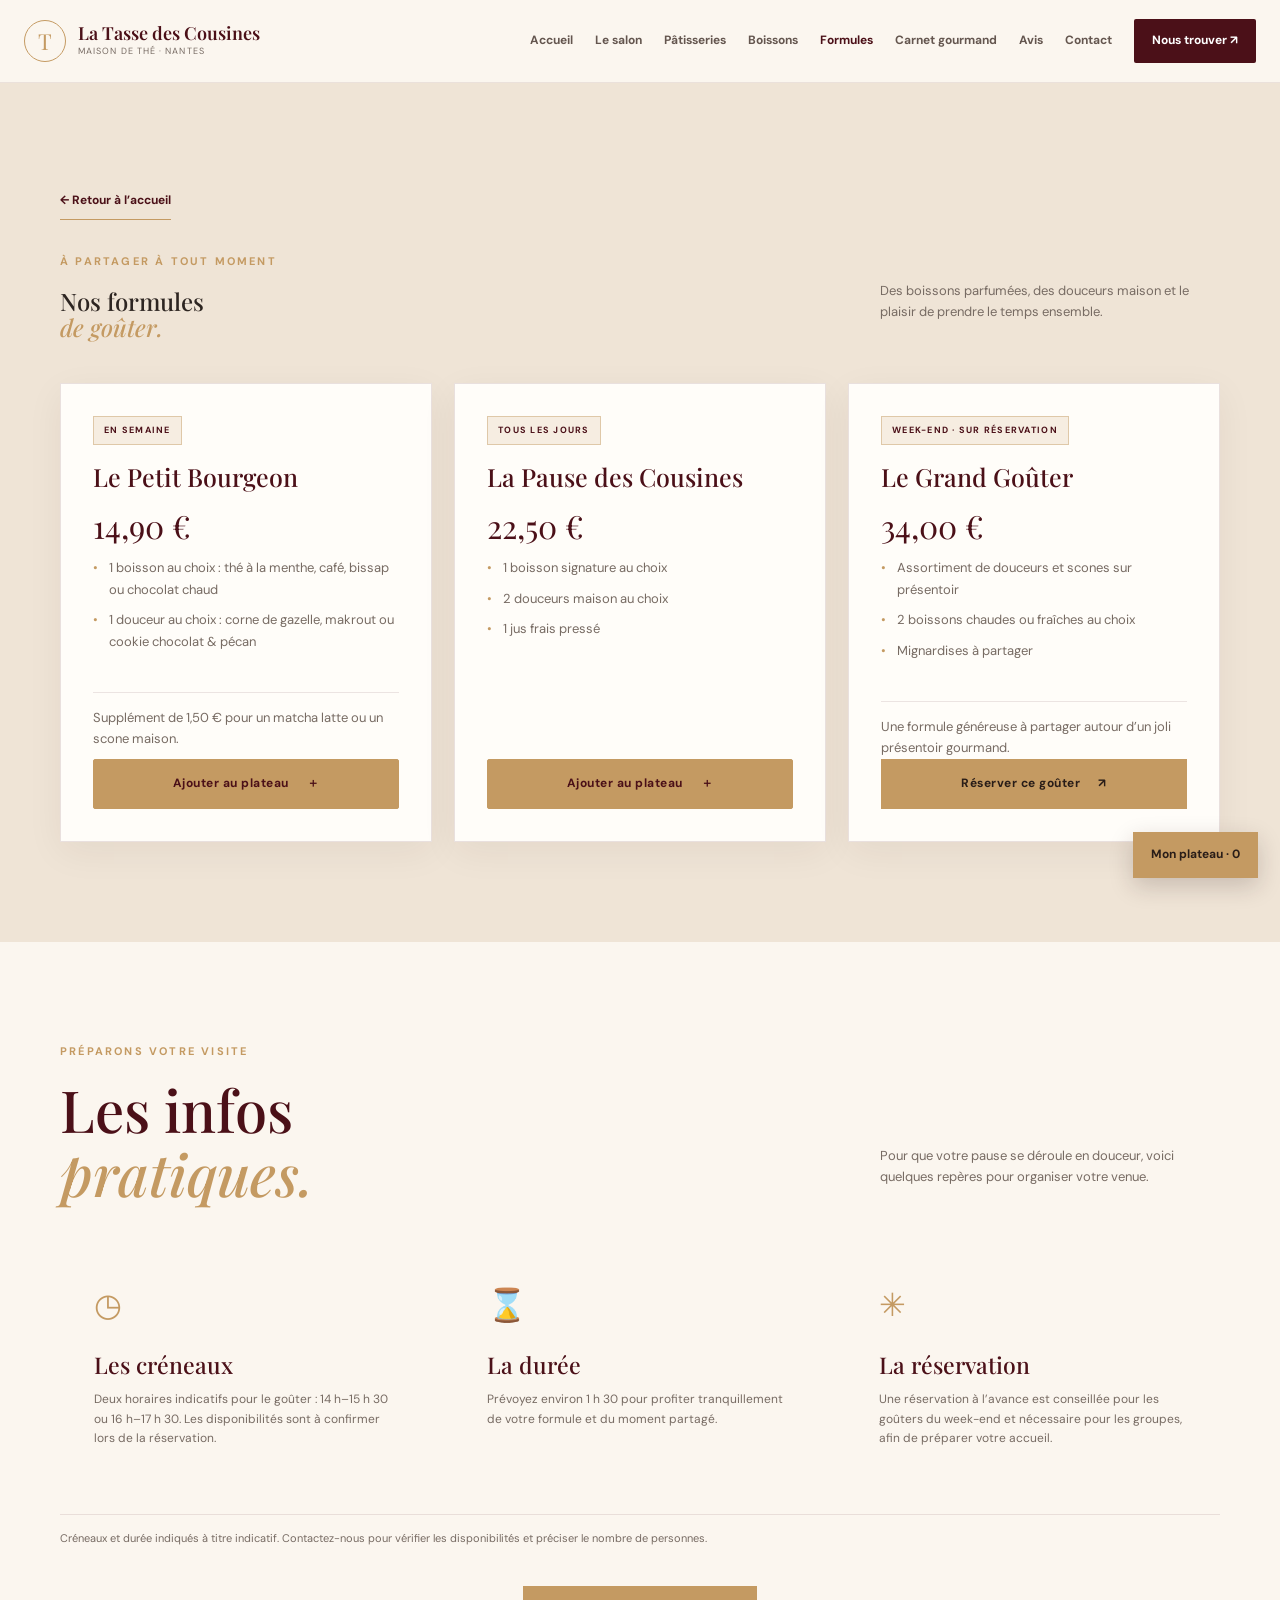
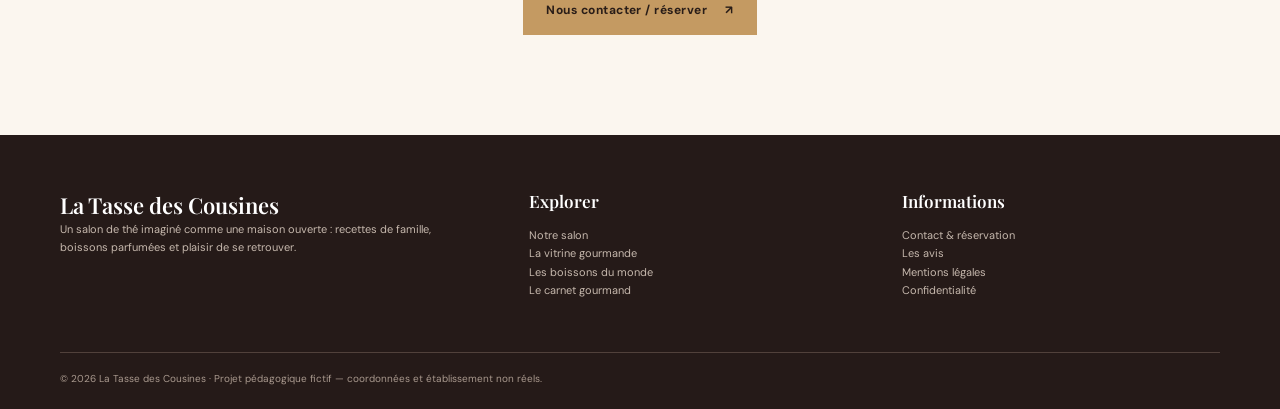
==== formules.html @ f342c941 "Add files of my Project premium" ====
<!DOCTYPE html>
<html lang="fr">
<head>
  <meta charset="utf-8">
  <meta name="viewport" content="width=device-width, initial-scale=1">
  <title>Nos formules de goûter – La Tasse des Cousines</title>
  <meta name="description" content="Découvrez nos formules de goûter, les créneaux indicatifs et les modalités de réservation à La Tasse des Cousines.">
  <link rel="preconnect" href="https://fonts.googleapis.com">
  <link rel="preconnect" href="https://fonts.gstatic.com" crossorigin>
  <link href="https://fonts.googleapis.com/css2?family=DM+Sans:wght@400;500;600;700&family=Playfair+Display:ital,wght@0,500;0,600;0,700;1,500&display=swap" rel="stylesheet">
  <link rel="stylesheet" href="style.css">
</head>
<body>
  <div id="site-header"></div>
  <main>
    <section class="formulas-section">
      <div class="wrap">
        <a class="text-link" href="index.html">← Retour à l’accueil</a>
        <div class="section-heading" style="margin-top:32px">
          <div>
            <p class="eyebrow">À PARTAGER À TOUT MOMENT</p>
            <h1>Nos formules<br><em>de goûter.</em></h1>
          </div>
          <p>Des boissons parfumées, des douceurs maison et le plaisir de prendre le temps ensemble.</p>
        </div>
        <div class="formulas-grid">
          <article class="formula-card">
            <span class="formula-badge">En semaine</span>
            <h3>Le Petit Bourgeon</h3>
            <div class="formula-price">14,90 €</div>
            <ul class="formula-list">
              <li>1 boisson au choix : thé à la menthe, café, bissap ou chocolat chaud</li>
              <li>1 douceur au choix : corne de gazelle, makrout ou cookie chocolat &amp; pécan</li>
            </ul>
            <p class="formula-note">Supplément de 1,50 € pour un matcha latte ou un scone maison.</p>
            <button class="button button-gold add-to-tray" data-name="Formule Le Petit Bourgeon" data-price="14.90" type="button">Ajouter au plateau <span>＋</span></button>
          </article>
          <article class="formula-card">
            <span class="formula-badge">Tous les jours</span>
            <h3>La Pause des Cousines</h3>
            <div class="formula-price">22,50 €</div>
            <ul class="formula-list">
              <li>1 boisson signature au choix</li>
              <li>2 douceurs maison au choix</li>
              <li>1 jus frais pressé</li>
            </ul>
            <button class="button button-gold add-to-tray" data-name="Formule La Pause des Cousines" data-price="22.50" type="button">Ajouter au plateau <span>＋</span></button>
          </article>
          <article class="formula-card">
            <span class="formula-badge">Week-end · Sur réservation</span>
            <h3>Le Grand Goûter</h3>
            <div class="formula-price">34,00 €</div>
            <ul class="formula-list">
              <li>Assortiment de douceurs et scones sur présentoir</li>
              <li>2 boissons chaudes ou fraîches au choix</li>
              <li>Mignardises à partager</li>
            </ul>
            <p class="formula-note">Une formule généreuse à partager autour d’un joli présentoir gourmand.</p>
            <a class="button button-gold" href="contact.html">Réserver ce goûter <span>↗</span></a>
          </article>
        </div>
      </div>
    </section>

    <section class="section wrap" aria-labelledby="reservation-title">
      <div class="section-heading">
        <div>
          <p class="eyebrow">PRÉPARONS VOTRE VISITE</p>
          <h2 id="reservation-title">Les infos<br><em>pratiques.</em></h2>
        </div>
        <p>Pour que votre pause se déroule en douceur, voici quelques repères pour organiser votre venue.</p>
      </div>
      <div class="journey-grid">
        <article class="journey-card">
          <div class="journey-icon">◷</div>
          <h3>Les créneaux</h3>
          <p>Deux horaires indicatifs pour le goûter : 14 h–15 h 30 ou 16 h–17 h 30. Les disponibilités sont à confirmer lors de la réservation.</p>
        </article>
        <article class="journey-card">
          <div class="journey-icon">⌛</div>
          <h3>La durée</h3>
          <p>Prévoyez environ 1 h 30 pour profiter tranquillement de votre formule et du moment partagé.</p>
        </article>
        <article class="journey-card">
          <div class="journey-icon">✳</div>
          <h3>La réservation</h3>
          <p>Une réservation à l’avance est conseillée pour les goûters du week-end et nécessaire pour les groupes, afin de préparer votre accueil.</p>
        </article>
      </div>
      <p class="formula-note">Créneaux et durée indiqués à titre indicatif. Contactez-nous pour vérifier les disponibilités et préciser le nombre de personnes.</p>
      <div class="center-action">
        <a class="button button-gold" href="contact.html">Nous contacter / réserver <span>↗</span></a>
      </div>
    </section>
  </main>
  <div id="site-footer"></div>
  <div id="tray-root"></div>
  <script src="script.js"></script>
</body>
</html>
---- style.css ----
@import url('https://fonts.googleapis.com/css2?family=DM+Sans:wght@400;500;600;700&family=Playfair+Display:ital,wght@0,500;0,600;0,700;1,500&display=swap');
:root{--wine:#4b1018;--wine2:#6c2028;--gold:#c49a62;--cream:#fbf6ef;--sand:#efe4d6;--ink:#2d2521;--muted:#776b63;--serif:'Playfair Display',Georgia,serif;--sans:'DM Sans',Arial,sans-serif}*{box-sizing:border-box}html{scroll-behavior:smooth;scroll-padding-top:90px}body{margin:0;background:var(--cream);color:var(--ink);font:16px/1.65 var(--sans)}img{display:block;max-width:100%;width:100%;height:100%;object-fit:cover}a{color:inherit;text-decoration:none}button,input,select,textarea{font:inherit}button{cursor:pointer}a:focus-visible,button:focus-visible,input:focus-visible,select:focus-visible,textarea:focus-visible{outline:3px solid var(--gold);outline-offset:3px}.wrap{width:min(1160px,calc(100% - 48px));margin-inline:auto}.section{padding:100px 0}.eyebrow{font-size:11px;letter-spacing:.2em;font-weight:700;color:var(--gold);margin:0 0 18px}.eyebrow.light{color:#e4c89e}h1,h2,h3{font-family:var(--serif);font-weight:500;line-height:1.1;margin:0}h2{font-size:clamp(36px,5vw,58px);color:var(--wine)}h2 em,h1 em{font-weight:500;color:var(--gold)}p{margin:0 0 18px;color:var(--muted)}.site-header{position:sticky;top:0;z-index:30;background:rgba(251,246,239,.96);backdrop-filter:blur(14px);border-bottom:1px solid rgba(75,16,24,.09)}.nav-shell{height:82px;display:flex;align-items:center;justify-content:space-between;gap:28px;width:min(1240px,calc(100% - 48px));margin:auto}.brand{display:flex;align-items:center;gap:12px;color:var(--wine)}.brand-mark{width:42px;height:42px;border:1px solid var(--gold);border-radius:50%;display:grid;place-items:center;font:22px var(--serif);color:var(--gold)}.brand-name{font:600 18px var(--serif);display:block;line-height:1.2}.brand-sub{display:block;font-size:9px;letter-spacing:.12em;color:var(--muted);text-transform:uppercase}.main-nav{display:flex;align-items:center;gap:22px}.main-nav a{font-size:12px;font-weight:700;color:#64564f;transition:color .2s}.main-nav a:hover,.main-nav a[aria-current=page]{color:var(--wine)}.nav-cta{background:var(--wine);color:white!important;padding:12px 18px;border-radius:2px}.menu-toggle{display:none;background:none;border:1px solid var(--sand);padding:8px 12px;color:var(--wine)}.hero{min-height:650px;position:relative;display:flex;align-items:center;background:#38221d;overflow:hidden;color:white}.hero-photo,.hero-shade{position:absolute;inset:0}.hero-photo{background:url('https://images.unsplash.com/photo-1517248135467-4c7edcad34c4?auto=format&fit=crop&w=2000&q=90') center 52%/cover}.hero-shade{background:linear-gradient(90deg,rgba(29,13,13,.86),rgba(29,13,13,.52) 48%,rgba(29,13,13,.08))}.hero-content{position:relative;padding:100px 0 110px}.hero h1{font-size:clamp(48px,7vw,82px);max-width:740px;color:#fff;letter-spacing:-.03em}.hero-copy{color:#f3e9df;max-width:470px;margin:26px 0 30px;font-size:17px}.hero-actions{display:flex;gap:12px;flex-wrap:wrap}.button{display:inline-flex;align-items:center;justify-content:center;gap:18px;padding:14px 22px;font-size:12px;letter-spacing:.04em;font-weight:700;border:1px solid transparent;transition:.2s}.button-gold{background:var(--gold);color:#291d18}.button-gold:hover{background:#d8b47e;transform:translateY(-2px)}.button-glass{border-color:rgba(255,255,255,.55);color:white}.button-glass:hover{background:white;color:var(--wine)}.button-outline{border-color:var(--wine);color:var(--wine)}.button-outline:hover{background:var(--wine);color:white}.hero-note{display:flex;align-items:center;gap:12px;font-size:9px;letter-spacing:.18em;color:#e8d9ca;margin-top:75px}.note-line{width:40px;height:1px;background:var(--gold)}.hero-stamp{position:absolute;right:9%;bottom:12%;width:145px;height:145px;border:1px solid rgba(224,190,145,.8);border-radius:50%;display:flex;flex-direction:column;align-items:center;justify-content:center;color:#e8d2b2;transform:rotate(9deg);font-size:9px;letter-spacing:.16em}.hero-stamp b{font:italic 24px var(--serif);letter-spacing:0}.ticker{background:var(--wine);color:#f4e8d8;overflow:hidden;white-space:nowrap;padding:13px 0;font-size:10px;letter-spacing:.2em}.ticker div{word-spacing:14px;text-align:center}.ticker i{color:var(--gold);font-style:normal}.intro{display:grid;grid-template-columns:1.02fr .98fr;gap:100px;align-items:center}.intro-image{height:490px;position:relative}.intro-image img{object-position:center}.image-caption{position:absolute;bottom:18px;left:18px;background:var(--cream);color:var(--wine);padding:10px 14px;font-size:9px;letter-spacing:.15em}.intro-copy h2{margin-bottom:24px}.intro-copy>p:not(.eyebrow){max-width:470px;font-size:14px}.text-link{display:inline-flex;gap:25px;align-items:center;color:var(--wine);font-size:12px;font-weight:700;border-bottom:1px solid var(--gold);padding:8px 0}.text-link span{color:var(--gold);font-size:19px}.menu-section{background:#f2e9df}.section-heading{display:flex;align-items:end;justify-content:space-between;gap:40px;margin-bottom:42px}.section-heading>p{max-width:340px;font-size:13px}.product-grid{display:grid;grid-template-columns:repeat(3,1fr);gap:22px}.product-card{background:var(--cream);box-shadow:0 10px 35px rgba(57,31,24,.06)}.product-image{height:270px;position:relative;overflow:hidden;background:var(--sand)}.product-image img{transition:transform .6s}.product-card:hover .product-image img{transform:scale(1.05)}.product-tag{position:absolute;left:14px;top:14px;background:var(--gold);color:#302019;padding:6px 10px;font-size:9px;letter-spacing:.12em;font-weight:700}.product-info{padding:20px;display:grid;grid-template-columns:1fr auto;gap:8px;align-items:center}.product-info h3{font-size:20px;color:var(--wine)}.product-info p{font-size:11px;margin:6px 0 0}.product-info strong{font-size:12px;color:var(--wine)}.add-to-tray{grid-column:2;grid-row:1/3;width:34px;height:34px;border-radius:50%;border:1px solid var(--gold);background:transparent;color:var(--wine);font-size:21px}.add-to-tray:hover{background:var(--wine);color:white;border-color:var(--wine)}.center-action{text-align:center;margin-top:38px}.tea-band{min-height:490px;display:grid;grid-template-columns:1fr 1fr;background:var(--wine);color:white}.tea-photo{background:url('https://images.unsplash.com/photo-1544787219-7f47ccb76574?auto=format&fit=crop&w=1200&q=85') center/cover;min-height:430px}.tea-content{padding:85px clamp(35px,8vw,120px);align-self:center}.tea-content h2{color:white;margin-bottom:22px}.tea-content>p:not(.eyebrow){color:#e4d7cd;max-width:400px;margin-bottom:28px;font-size:14px}.builder-section{padding-bottom:110px}.builder{display:grid;grid-template-columns:1fr 1fr .9fr;border:1px solid #e6d9ca;background:#fffdf9}.builder-step{padding:32px;border-right:1px solid #e6d9ca}.step-number{color:var(--gold);font:italic 30px var(--serif)}.builder-step h3{font-size:25px;color:var(--wine);margin:12px 0 5px}.builder-step>div p{font-size:11px}.choice-list{display:grid;gap:8px;margin-top:20px}.choice{display:flex;justify-content:space-between;gap:10px;text-align:left;padding:12px;border:1px solid #e9dfd4;background:transparent;color:var(--ink);font-size:11px}.choice b{color:var(--wine)}.choice.selected{border-color:var(--gold);background:#f7efe5}.builder-total{background:var(--wine);padding:34px;color:white;display:flex;flex-direction:column;justify-content:center}.builder-total #duo-summary{font:19px/1.5 var(--serif);color:white}.builder-total #duo-summary span{color:var(--gold);padding:0 5px}.total-price{font:42px var(--serif);color:var(--gold);margin-top:20px}.total-caption{font-size:10px;color:#ddcfc6}.builder-total .button{margin-top:15px}.builder-feedback{font-size:11px;color:#f0d6ae;margin:10px 0 0;min-height:20px}.journey-section{background:#eee3d7}.journey-grid{display:grid;grid-template-columns:repeat(3,1fr);gap:18px}.journey-card{background:var(--cream);padding:34px;min-height:245px}.journey-icon{font:32px var(--serif);color:var(--gold);margin-bottom:28px}.journey-card h3{font-size:23px;color:var(--wine);margin-bottom:12px}.journey-card p:last-child{font-size:12px;margin:0}.journey-card .eyebrow{font-size:9px;margin-bottom:10px}.secret-section{display:grid;grid-template-columns:.65fr 1fr 1fr;gap:50px;align-items:center}.secret-mark{border:1px solid var(--gold);border-radius:50%;width:150px;height:150px;display:grid;place-content:center;text-align:center;color:var(--wine);font:italic 20px/1.3 var(--serif);transform:rotate(-10deg)}.secret-section h2{margin-bottom:20px}.secret-section p:not(.eyebrow){font-size:13px}.secret-image{height:310px}.visit-section{background:var(--wine);color:white}.visit-inner{display:grid;grid-template-columns:1.1fr .9fr;gap:90px;align-items:center}.visit-inner h2{color:white;margin-bottom:20px}.visit-inner>div:first-child>p:not(.eyebrow){color:#e0d2c9;max-width:420px;font-size:13px;margin-bottom:25px}.visit-details{border-top:1px solid rgba(255,255,255,.22)}.visit-details>div{display:flex;gap:20px;padding:20px 0;border-bottom:1px solid rgba(255,255,255,.22)}.visit-details span{color:var(--gold);font:italic 22px var(--serif)}.visit-details p{color:#e2d5cb;font-size:11px;margin:0}.visit-details b{font-size:13px;color:white}.site-footer{background:#251a18;color:#eee4da;padding:55px 0 22px}.footer-grid{display:grid;grid-template-columns:1.3fr 1fr 1fr;gap:55px}.site-footer p,.site-footer a{font-size:11px;color:#c6b8ad}.site-footer h3{font:600 17px var(--serif);color:#fff;margin-bottom:14px}.footer-brand{font:600 22px var(--serif);color:#fff}.footer-bottom{border-top:1px solid #51413b;margin-top:35px;padding-top:18px;font-size:10px;color:#a9998e}.tray-fab{position:fixed;right:22px;bottom:22px;z-index:50;background:var(--gold);color:#291d18;border:0;padding:13px 18px;box-shadow:0 8px 24px #2d1a1a33;font-size:12px;font-weight:700}.tray-panel{position:fixed;right:22px;bottom:78px;z-index:51;width:min(360px,calc(100vw - 32px));background:#fffdf9;box-shadow:0 12px 45px #24131030;border:1px solid #e5d8ca;padding:20px}.tray-panel h3{color:var(--wine);font-size:23px}.tray-row{display:flex;justify-content:space-between;gap:10px;padding:9px 0;border-bottom:1px solid #eee4da;font-size:12px}.tray-row button{border:0;background:none;color:var(--wine)}.tray-total{display:flex;justify-content:space-between;padding:16px 0;color:var(--wine);font-weight:700}.legacy-page main{padding-top:20px}.legacy-page .card{border-radius:3px}.legacy-page .btn{border-radius:2px;background:var(--wine)}.legacy-page h1,.legacy-page h2,.legacy-page h3{font-family:var(--serif);color:var(--wine)}.legacy-page .bg-surf{background:var(--cream)}.legacy-page .text-primary{color:var(--wine)}.legacy-page .text-sec{color:#9a774a}.legacy-page .bg-s2{background:#f2e9df}.legacy-page .btn:hover{background:#6c2028}.legacy-page .inp{border-radius:2px;padding:12px;border:1px solid #ddcbbb;background:white}.legacy-page #site-header{min-height:82px}.legacy-page .reveal{opacity:1;transform:none}
@media(max-width:900px){.main-nav{gap:12px}.main-nav a{font-size:11px}.intro{gap:45px}.builder{grid-template-columns:1fr 1fr}.builder-total{grid-column:1/-1}.builder-step:nth-child(2){border-right:0}.secret-section{grid-template-columns:.5fr 1fr;gap:28px}.secret-image{grid-column:2;height:230px}.hero-stamp{right:5%;bottom:7%}}
@media(max-width:680px){.wrap{width:min(100% - 34px,560px)}.nav-shell{width:calc(100% - 32px);height:72px}.main-nav{display:none;position:absolute;top:72px;left:0;right:0;background:var(--cream);padding:20px 24px 25px;box-shadow:0 12px 20px #24131018;flex-direction:column;align-items:flex-start}.main-nav.open{display:flex}.main-nav a{font-size:13px}.menu-toggle{display:block}.nav-cta{display:none}.hero{min-height:620px}.hero-content{padding:80px 0}.hero h1{font-size:50px}.hero-copy{font-size:14px}.hero-stamp{width:105px;height:105px;right:18px;bottom:20px;font-size:7px}.hero-stamp b{font-size:17px}.hero-note{margin-top:50px;font-size:7px}.ticker div{text-align:left;padding-left:20px}.section{padding:72px 0}.intro{grid-template-columns:1fr;gap:35px}.intro-image{height:330px}.section-heading{display:block}.section-heading>p{margin-top:20px}.product-grid,.journey-grid{grid-template-columns:1fr}.product-image{height:250px}.tea-band{grid-template-columns:1fr}.tea-photo{min-height:270px}.tea-content{padding:55px 25px}.builder{grid-template-columns:1fr}.builder-step{border-right:0;border-bottom:1px solid #e6d9ca;padding:25px}.builder-total{grid-column:auto;padding:28px}.secret-section{grid-template-columns:1fr;gap:25px}.secret-mark{width:105px;height:105px;font-size:15px}.secret-image{grid-column:auto;height:250px}.visit-inner{grid-template-columns:1fr;gap:35px}.footer-grid{grid-template-columns:1fr;gap:28px}.site-footer{padding-top:42px}.tray-fab{right:12px;bottom:12px}.tray-panel{right:12px;bottom:68px}}
/* Formules de goûter */
.formulas-section{padding:100px 0;background:var(--sand)}
.formulas-grid{display:grid;grid-template-columns:repeat(3,minmax(0,1fr));gap:22px}
.formula-card{position:relative;display:flex;flex-direction:column;min-width:0;padding:32px;background:#fffdf9;border:1px solid rgba(75,16,24,.12);box-shadow:0 10px 35px rgba(57,31,24,.06)}
.formula-badge{align-self:flex-start;margin-bottom:18px;color:var(--wine);background:rgba(196,154,98,.16);border:1px solid rgba(196,154,98,.45);padding:6px 10px;font-size:9px;font-weight:700;letter-spacing:.14em;text-transform:uppercase}
.formula-card h3{font-size:25px;color:var(--wine)}
.formula-card p{font-size:13px}
.formula-price{margin:18px 0 14px;font:32px/1.1 var(--serif);color:var(--wine)}
.formula-list{display:grid;gap:9px;margin:0 0 18px;padding:0;list-style:none;font-size:13px;color:var(--muted)}
.formula-list li{position:relative;padding-left:16px}
.formula-list li::before{content:"•";position:absolute;left:0;color:var(--gold)}
.formula-note{margin:22px 0 0;padding-top:14px;border-top:1px solid rgba(75,16,24,.10);font-size:11px;color:var(--muted)}
.formula-card .add-to-tray{width:100%;height:auto;margin-top:auto;border-radius:2px;background:var(--gold);font-size:12px;grid-column:auto;grid-row:auto}
.formula-card .add-to-tray:hover{background:#d8b47e}
.formula-card>a.button{margin-top:auto}
@media(max-width:900px){.formulas-grid{grid-template-columns:repeat(2,minmax(0,1fr))}}
@media(max-width:680px){.formulas-section{padding:72px 0}.formulas-grid{grid-template-columns:1fr}.formula-card{padding:25px}}
@media(prefers-reduced-motion:reduce){html{scroll-behavior:auto}*,*::before,*::after{transition:none!important;animation:none!important}}
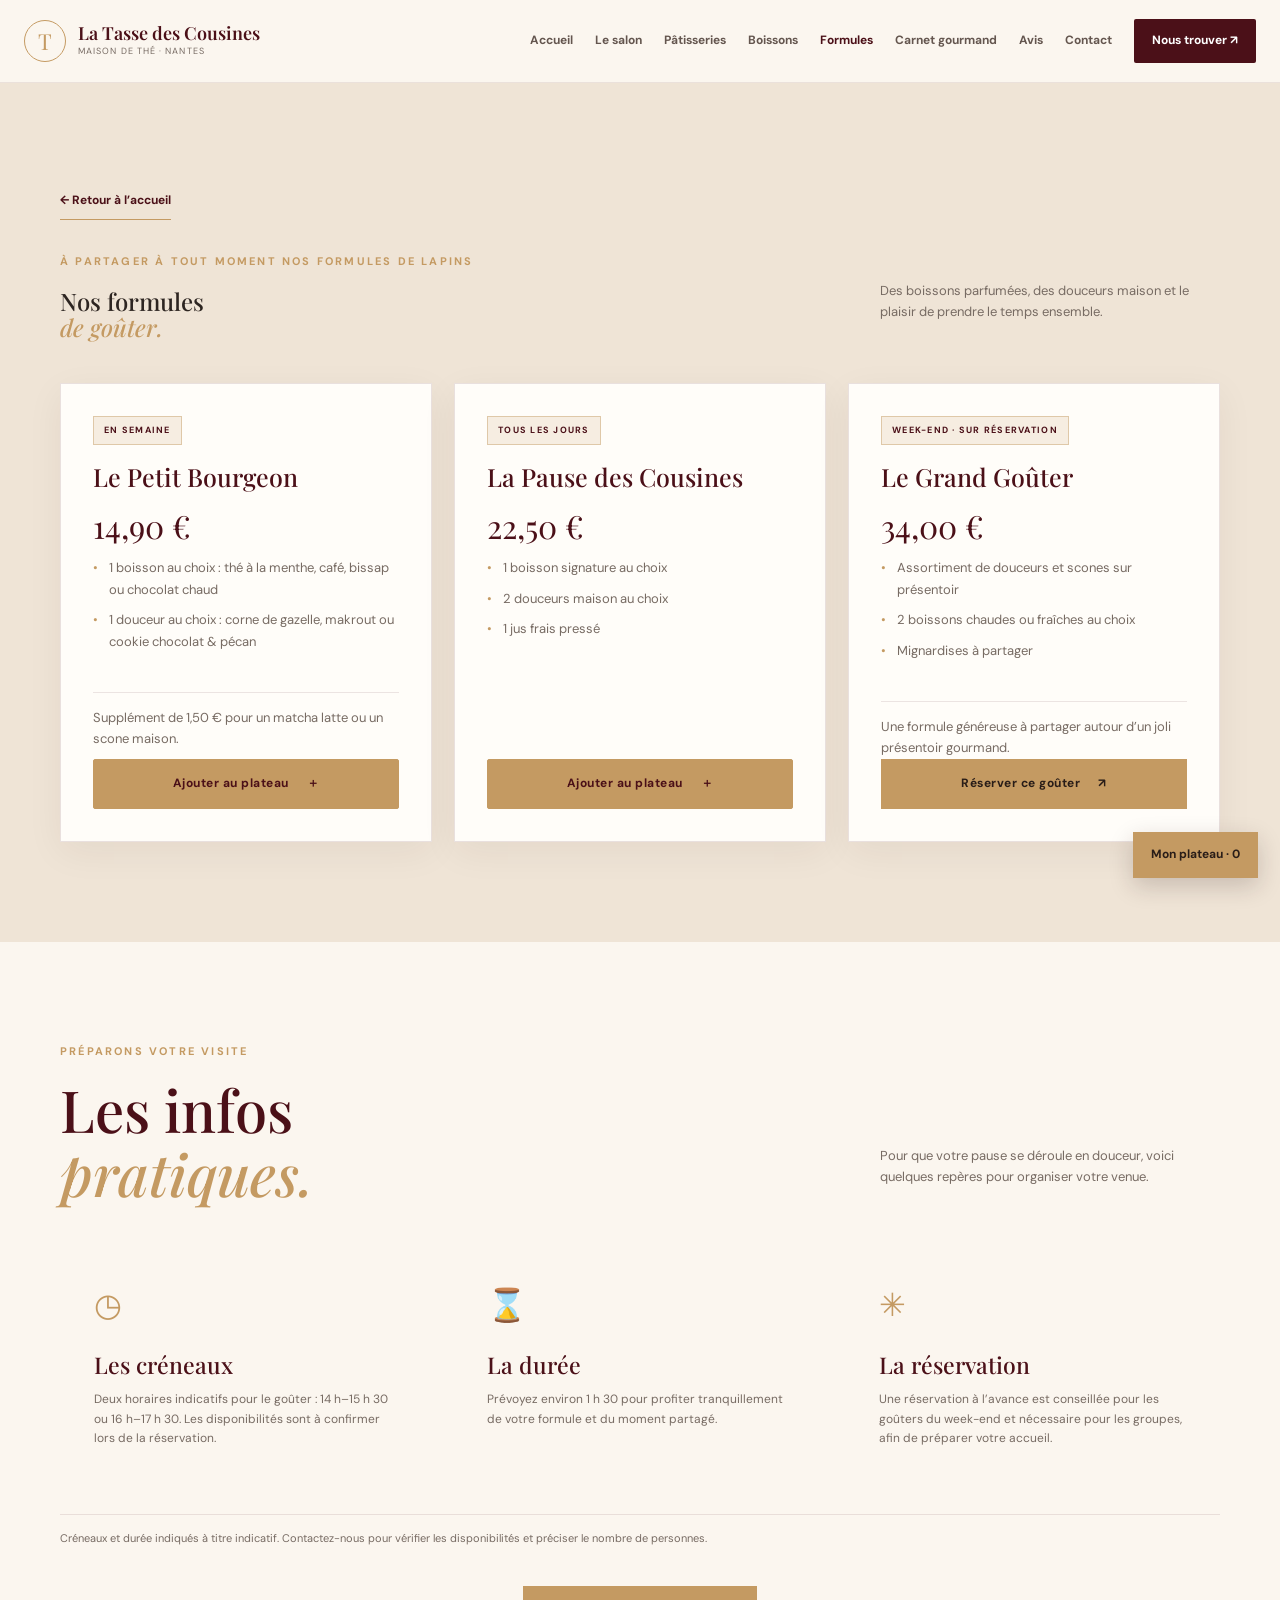
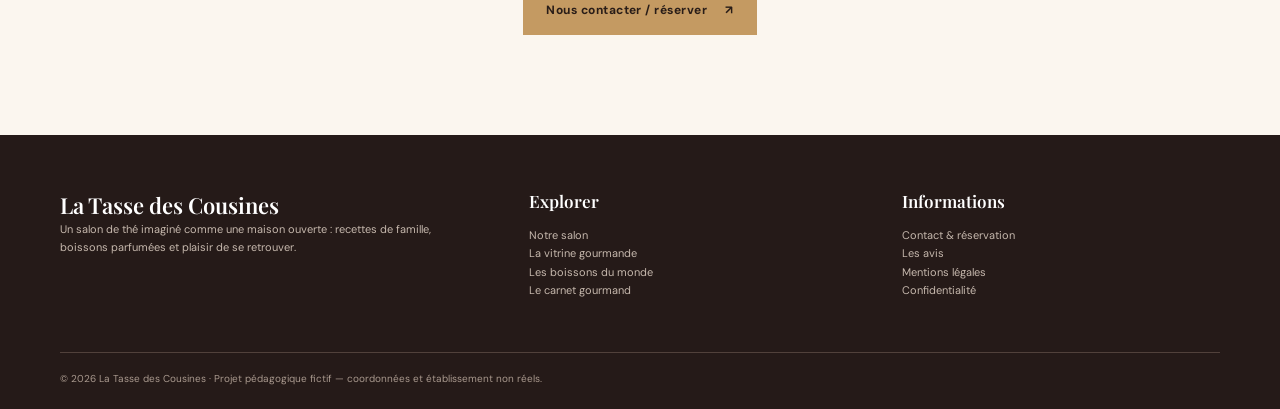
==== commit f145183c: "Update page Updated the content and structure of the formules.html page, including changes to headin" ====
--- a/formules.html
+++ b/formules.html
@@ -3,7 +3,7 @@
 <head>
   <meta charset="utf-8">
   <meta name="viewport" content="width=device-width, initial-scale=1">
-  <title>Nos formules de goûter – La Tasse des Cousines</title>
+  <title>Lapin – La Tasse des Cousines</title>
   <meta name="description" content="Découvrez nos formules de goûter, les créneaux indicatifs et les modalités de réservation à La Tasse des Cousines.">
   <link rel="preconnect" href="https://fonts.googleapis.com">
   <link rel="preconnect" href="https://fonts.gstatic.com" crossorigin>
@@ -18,7 +18,7 @@
         <a class="text-link" href="index.html">← Retour à l’accueil</a>
         <div class="section-heading" style="margin-top:32px">
           <div>
-            <p class="eyebrow">À PARTAGER À TOUT MOMENT</p>
+            <p class="eyebrow">À PARTAGER À TOUT MOMENT NOS FORMULES DE LAPINS</p>
             <h1>Nos formules<br><em>de goûter.</em></h1>
           </div>
           <p>Des boissons parfumées, des douceurs maison et le plaisir de prendre le temps ensemble.</p>
